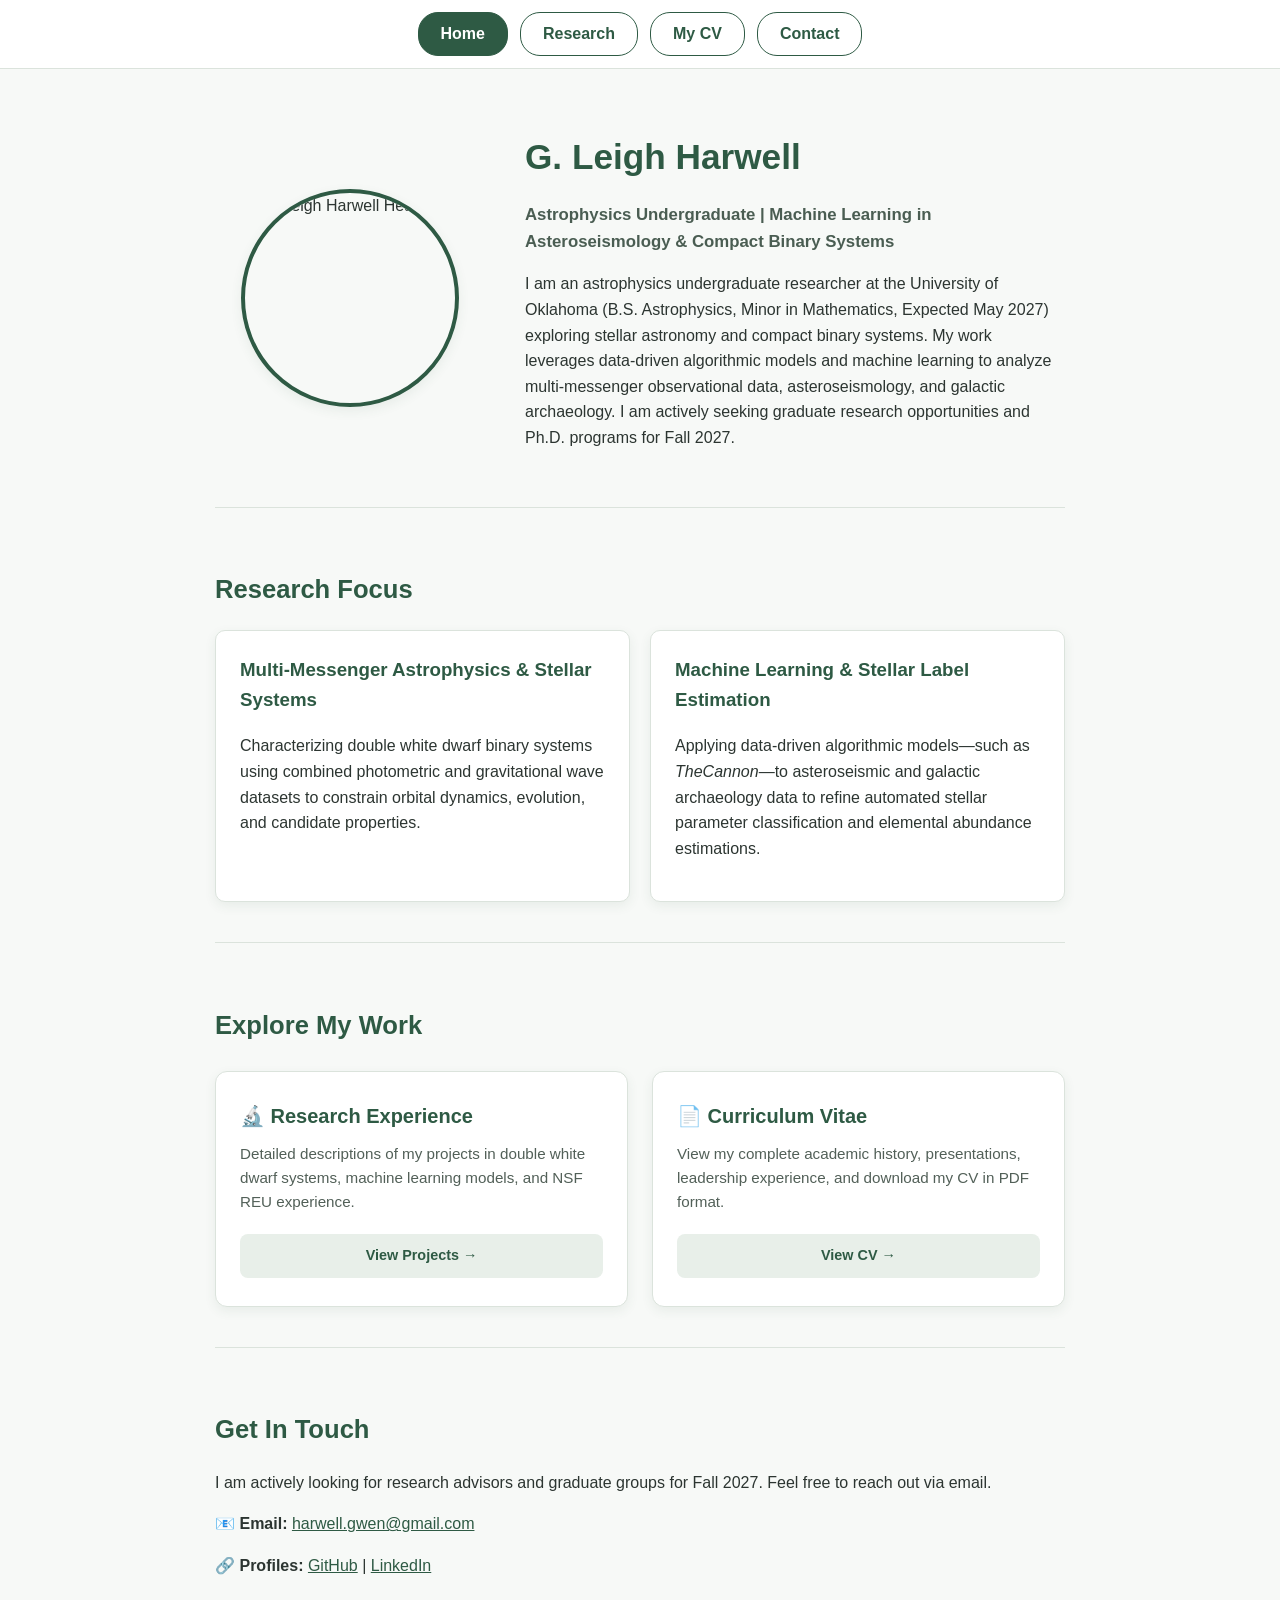
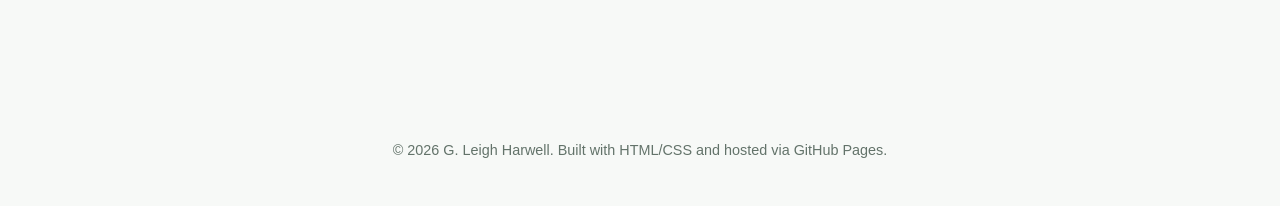
==== index.html @ a3f9413f "Update index.html" ====
<!DOCTYPE html>
<html lang="en">
<head>
    <meta charset="UTF-8">
    <meta name="viewport" content="width=device-width, initial-scale=1.0">
    <title>G. Leigh Harwell | Academic Portfolio</title>
    <link rel="stylesheet" href="landing.css">
</head>
<body>

    <!-- Header Navigation -->
    <header class="main-header">
        <nav class="centered-nav">
            <ul>
                <li><a href="index.html" class="nav-btn active">Home</a></li>
                <li><a href="research.html" class="nav-btn">Research</a></li>
                <li><a href="cv.html" class="nav-btn">My CV</a></li>
                <li><a href="#contact" class="nav-btn">Contact</a></li>
            </ul>
        </nav>
    </header>

    <main class="landing-container">
        
        <!-- About Me Section -->
        <section id="about" class="hero-section">
            <div class="hero-content">
                <div class="profile-frame">
                    <img src="images/headshot.jpg" alt="G. Leigh Harwell Headshot" class="profile-photo">
                </div>
                <div class="profile-text">
                    <h1>G. Leigh Harwell</h1>
                    <p class="subtitle">Astrophysics Undergraduate | Machine Learning in Asteroseismology & Compact Binary Systems</p>
                    <p class="summary">I am an astrophysics undergraduate researcher at the University of Oklahoma (B.S. Astrophysics, Minor in Mathematics, Expected May 2027) exploring stellar astronomy and compact binary systems. My work leverages data-driven algorithmic models and machine learning to analyze multi-messenger observational data, asteroseismology, and galactic archaeology. I am actively seeking graduate research opportunities and Ph.D. programs for Fall 2027.</p>
                </div>
            </div>
        </section>

        <!-- Brief Overview Cards -->
        <section class="content-section">
            <h2>Research Focus</h2>
            <div class="interests-grid">
                <div class="card">
                    <h3>Multi-Messenger Astrophysics & Stellar Systems</h3>
                    <p>Characterizing double white dwarf binary systems using combined photometric and gravitational wave datasets to constrain orbital dynamics, evolution, and candidate properties.</p>
                </div>
                <div class="card">
                    <h3>Machine Learning & Stellar Label Estimation</h3>
                    <p>Applying data-driven algorithmic models—such as <em>TheCannon</em>—to asteroseismic and galactic archaeology data to refine automated stellar parameter classification and elemental abundance estimations.</p>
                </div>
            </div>
        </section>

        <!-- Structured Navigation Hub Buttons -->
        <section class="content-section">
            <h2>Explore My Work</h2>
            <div class="navigation-hub">
                <a href="research.html" class="nav-card">
                    <div class="nav-card-content">
                        <h3>🔬 Research Experience</h3>
                        <p>Detailed descriptions of my projects in double white dwarf systems, machine learning models, and NSF REU experience.</p>
                    </div>
                    <span class="action-pill">View Projects &rarr;</span>
                </a>

                <a href="cv.html" class="nav-card">
                    <div class="nav-card-content">
                        <h3>📄 Curriculum Vitae</h3>
                        <p>View my complete academic history, presentations, leadership experience, and download my CV in PDF format.</p>
                    </div>
                    <span class="action-pill">View CV &rarr;</span>
                </a>
            </div>
        </section>

        <!-- Contact Section -->
        <section id="contact" class="content-section" style="border-bottom: none;">
            <h2>Get In Touch</h2>
            <p>I am actively looking for research advisors and graduate groups for Fall 2027. Feel free to reach out via email.</p>
            <p>📧 <strong>Email:</strong> <a href="mailto:harwell.gwen@gmail.com" style="color: var(--primary-color);">harwell.gwen@gmail.com</a></p>
            <p>🔗 <strong>Profiles:</strong> <a href="https://github.com" target="_blank" style="color: var(--primary-color);">GitHub</a> | <a href="https://linkedin.com" target="_blank" style="color: var(--primary-color);">LinkedIn</a></p>
        </section>

    </main>

    <footer>
        <p>&copy; 2026 G. Leigh Harwell. Built with HTML/CSS and hosted via GitHub Pages.</p>
    </footer>

</body>
</html>
---- landing.css ----
:root {
    --primary-color: #2e5a44;       /* Soft Forest / Sage Green */
    --primary-hover: #1e3d2e;       /* Darker Sage Green for hover states */
    --accent-color: #e8efe9;        /* Light Sage Tint for highlights */
    --text-color: #2c3531;          /* Soft Charcoal Dark Text */
    --bg-color: #f7f9f7;            /* Off-white Soft Green Tint Background */
    --card-bg: #ffffff;             /* Crisp White for Cards */
    --border-color: #dbe3dc;        /* Soft Muted Border */
    --shadow-soft: 0 4px 12px rgba(46, 90, 68, 0.08);
    --shadow-hover: 0 8px 20px rgba(46, 90, 68, 0.15);
}

html {
    scroll-behavior: smooth;
}

body {
    font-family: -apple-system, BlinkMacSystemFont, "Segoe UI", Roboto, Helvetica, Arial, sans-serif;
    color: var(--text-color);
    background-color: var(--bg-color);
    line-height: 1.6;
    margin: 0;
    padding: 0;
}

/* -------------------------------------------------------------------
   1. Header & Navigation Buttons
------------------------------------------------------------------- */
.main-header {
    background-color: rgba(255, 255, 255, 0.95);
    backdrop-filter: blur(8px);
    border-bottom: 1px solid var(--border-color);
    position: sticky;
    top: 0;
    z-index: 100;
    padding: 12px 0;
}

.centered-nav {
    display: flex;
    justify-content: center;
    align-items: center;
    max-width: 850px;
    margin: 0 auto;
    padding: 0 20px;
}

.centered-nav ul {
    list-style: none;
    display: flex;
    gap: 12px;
    margin: 0;
    padding: 0;
}

.nav-btn {
    display: inline-block;
    padding: 8px 22px;
    background-color: transparent;
    color: var(--primary-color) !important;
    text-decoration: none;
    font-weight: 600;
    border-radius: 20px; /* Pillow-shaped capsule buttons */
    border: 1.5px solid var(--primary-color);
    transition: all 0.25s ease;
}

.nav-btn:hover {
    background-color: var(--primary-color);
    color: #ffffff !important;
    transform: translateY(-2px);
    box-shadow: var(--shadow-soft);
}

.nav-btn.active {
    background-color: var(--primary-color);
    color: #ffffff !important;
}

/* -------------------------------------------------------------------
   2. Main Layout Containers & Sections
------------------------------------------------------------------- */
.landing-container {
    max-width: 850px;
    margin: 0 auto;
    padding: 30px 20px 60px 20px;
}

.content-section, section {
    padding: 40px 0;
    border-bottom: 1px solid var(--border-color);
}

.content-section h2 {
    color: var(--primary-color);
    font-size: 1.6rem;
    margin-bottom: 20px;
    position: relative;
}

/* -------------------------------------------------------------------
   3. Hero / About Section
------------------------------------------------------------------- */
.hero-section {
    padding: 30px 0 40px 0;
}

.hero-content {
    display: flex;
    gap: 40px;
    align-items: center;
}

.profile-text { 
    flex: 2; 
}

.profile-text h1 {
    margin-top: 0;
    margin-bottom: 8px;
    color: var(--primary-color);
    font-size: 2.2rem;
}

.profile-text .subtitle {
    font-weight: 600;
    color: #4a5d52;
    margin-bottom: 16px;
    font-size: 1.05rem;
}

.profile-frame { 
    flex: 1; 
    display: flex;
    justify-content: center;
}

.profile-photo {
    width: 100%;
    max-width: 210px;
    height: 210px;
    object-fit: cover;
    border-radius: 50%;
    border: 4px solid var(--primary-color);
    box-shadow: var(--shadow-soft);
}

/* -------------------------------------------------------------------
   4. Redirection Cards & Hub (Main Page Buttons)
------------------------------------------------------------------- */
.navigation-hub {
    display: grid;
    grid-template-columns: 1fr 1fr;
    gap: 24px;
    margin-top: 25px;
}

.nav-card {
    background: var(--card-bg);
    border: 1px solid var(--border-color);
    border-radius: 12px;
    padding: 28px 24px;
    text-decoration: none;
    color: var(--text-color);
    transition: all 0.3s ease;
    box-shadow: var(--shadow-soft);
    display: flex;
    flex-direction: column;
    justify-content: space-between;
}

.nav-card:hover {
    transform: translateY(-4px);
    box-shadow: var(--shadow-hover);
    border-color: var(--primary-color);
}

.nav-card-content h3 {
    margin-top: 0;
    margin-bottom: 10px;
    color: var(--primary-color);
    font-size: 1.25rem;
}

.nav-card-content p {
    margin: 0 0 20px 0;
    font-size: 0.95rem;
    color: #526058;
}

.action-pill {
    display: inline-flex;
    align-items: center;
    justify-content: center;
    background-color: var(--accent-color);
    color: var(--primary-color);
    font-weight: 600;
    padding: 10px 18px;
    border-radius: 8px;
    font-size: 0.9rem;
    transition: all 0.25s ease;
}

.nav-card:hover .action-pill {
    background-color: var(--primary-color);
    color: #ffffff;
}

/* -------------------------------------------------------------------
   5. Research Interests & Project Lists
------------------------------------------------------------------- */
.interests-grid {
    display: grid;
    grid-template-columns: 1fr 1fr;
    gap: 20px;
    margin-top: 20px;
}

.card {
    background: var(--card-bg);
    padding: 24px;
    border-radius: 10px;
    border: 1px solid var(--border-color);
    box-shadow: var(--shadow-soft);
}

.card h3 {
    margin-top: 0;
    color: var(--primary-color);
}

.project-list {
    list-style: none;
    padding-left: 0;
}

.project-list li {
    background: var(--card-bg);
    border: 1px solid var(--border-color);
    border-radius: 10px;
    padding: 24px;
    margin-bottom: 20px;
    box-shadow: var(--shadow-soft);
}

.project-list strong {
    font-size: 1.15rem;
    color: var(--primary-color);
}

/* -------------------------------------------------------------------
   6. Buttons & CV Frame
------------------------------------------------------------------- */
.download-btn {
    display: inline-block;
    background: var(--primary-color);
    color: #ffffff;
    padding: 12px 24px;
    text-decoration: none;
    border-radius: 8px;
    font-weight: 600;
    box-shadow: var(--shadow-soft);
    transition: all 0.25s ease;
}

.download-btn:hover {
    background-color: var(--primary-hover);
    transform: translateY(-2px);
    box-shadow: var(--shadow-hover);
}

.cv-iframe-container {
    margin-top: 25px;
    border: 1px solid var(--border-color);
    border-radius: 10px;
    overflow: hidden;
    box-shadow: var(--shadow-soft);
}

.cv-iframe-container iframe {
    border: none;
    display: block;
}

/* -------------------------------------------------------------------
   7. Footer & Responsive Adjustments
------------------------------------------------------------------- */
footer {
    text-align: center;
    padding: 30px 20px;
    font-size: 0.9rem;
    color: #63736a;
}

@media (max-width: 650px) {
    .centered-nav ul {
        flex-wrap: wrap;
        justify-content: center;
        gap: 8px;
    }

    .hero-content { 
        flex-direction: column-reverse; 
        text-align: center; 
    }

    .navigation-hub, .interests-grid { 
        grid-template-columns: 1fr; 
    }
}
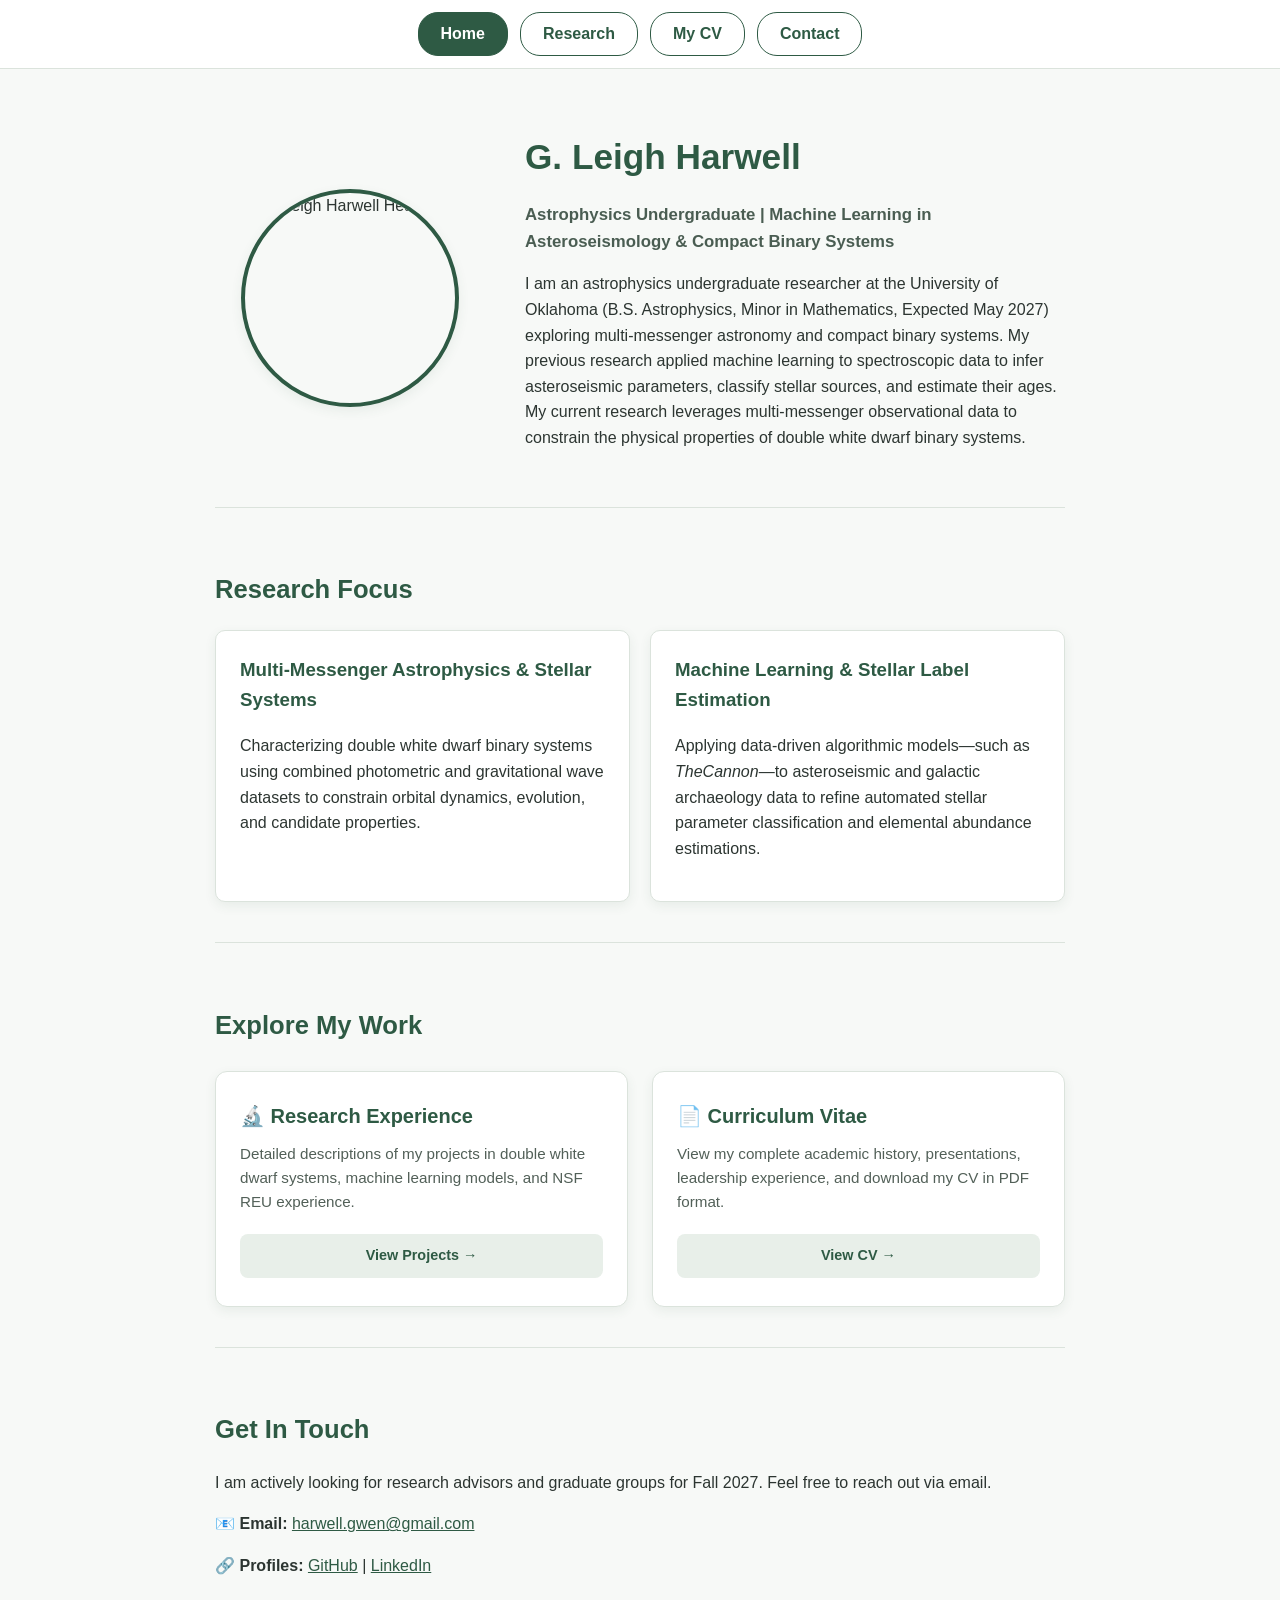
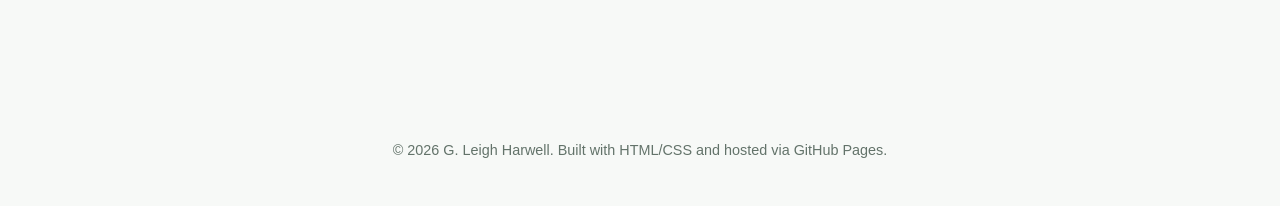
==== commit 1c5c91cb: "Update index.html" ====
--- a/index.html
+++ b/index.html
@@ -31,7 +31,7 @@
                 <div class="profile-text">
                     <h1>G. Leigh Harwell</h1>
                     <p class="subtitle">Astrophysics Undergraduate | Machine Learning in Asteroseismology & Compact Binary Systems</p>
-                    <p class="summary">I am an astrophysics undergraduate researcher at the University of Oklahoma (B.S. Astrophysics, Minor in Mathematics, Expected May 2027) exploring stellar astronomy and compact binary systems. My work leverages data-driven algorithmic models and machine learning to analyze multi-messenger observational data, asteroseismology, and galactic archaeology. I am actively seeking graduate research opportunities and Ph.D. programs for Fall 2027.</p>
+                    <p class="summary">I am an astrophysics undergraduate researcher at the University of Oklahoma (B.S. Astrophysics, Minor in Mathematics, Expected May 2027) exploring multi-messenger astronomy and compact binary systems. My previous research applied machine learning to spectroscopic data to infer asteroseismic parameters, classify stellar sources, and estimate their ages.  My current research leverages multi-messenger observational data to constrain the physical properties of double white dwarf binary systems.</p>
                 </div>
             </div>
         </section>
--- a/landing.css
+++ b/landing.css
@@ -308,3 +308,47 @@
         grid-template-columns: 1fr; 
     }
 }
+
+/* -------------------------------------------------------------------
+   8. Small Action Buttons & Publication Badges
+------------------------------------------------------------------- */
+.project-links {
+    display: flex;
+    flex-wrap: wrap;
+    gap: 10px;
+    margin-top: 15px;
+}
+
+.btn-sm {
+    display: inline-flex;
+    align-items: center;
+    background-color: var(--accent-color);
+    color: var(--primary-color);
+    padding: 6px 14px;
+    text-decoration: none;
+    border-radius: 6px;
+    font-size: 0.85rem;
+    font-weight: 600;
+    border: 1px solid var(--border-color);
+    transition: all 0.2s ease;
+}
+
+.btn-sm:hover {
+    background-color: var(--primary-color);
+    color: #ffffff;
+    border-color: var(--primary-color);
+    transform: translateY(-1px);
+}
+
+.btn-sm.muted {
+    background-color: #f0f2f0;
+    color: #7a8a80;
+    border-color: #e0e6e1;
+    cursor: default;
+}
+
+.btn-sm.muted:hover {
+    transform: none;
+    background-color: #f0f2f0;
+    color: #7a8a80;
+}
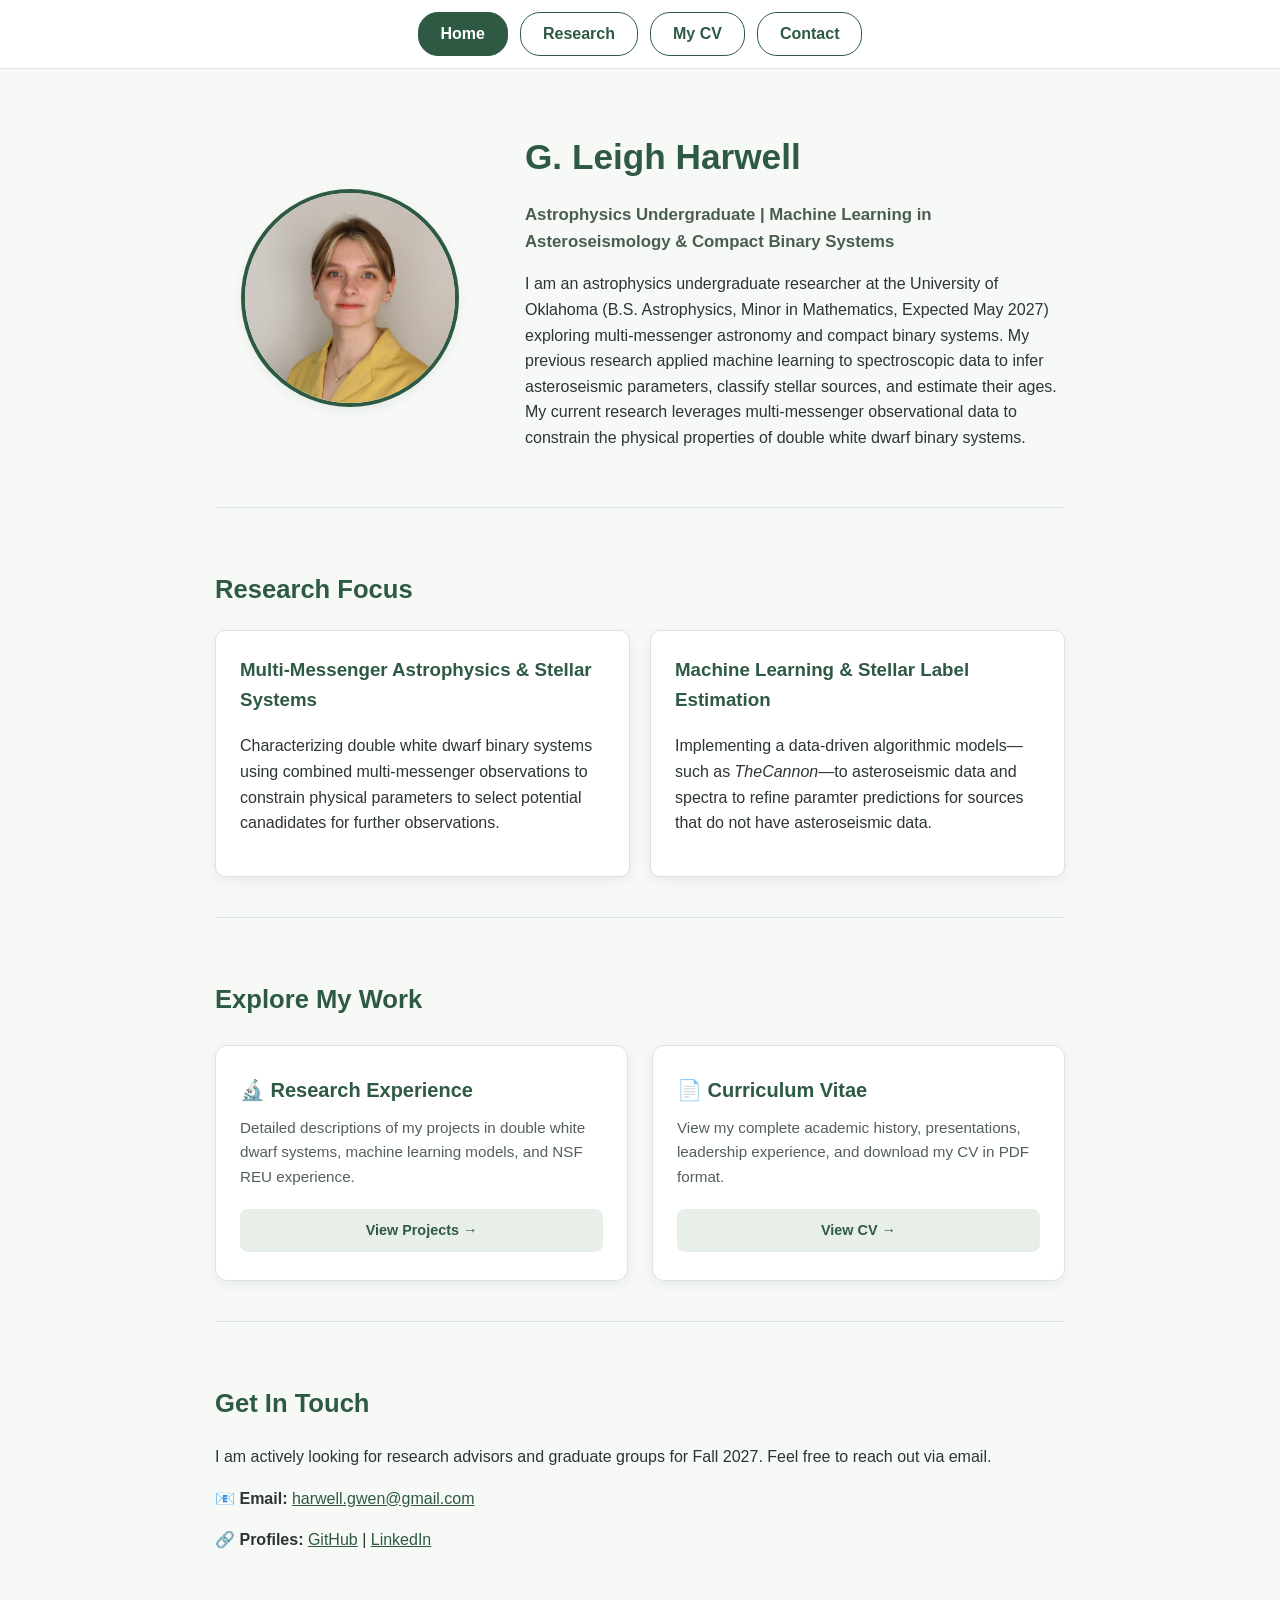
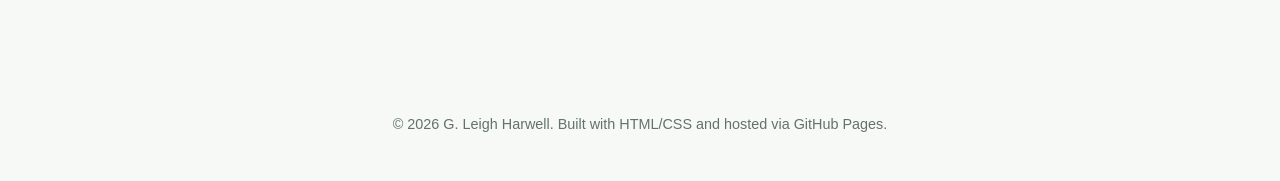
==== commit 03944b7f: "Update index.html" ====
--- a/index.html
+++ b/index.html
@@ -42,11 +42,11 @@
             <div class="interests-grid">
                 <div class="card">
                     <h3>Multi-Messenger Astrophysics & Stellar Systems</h3>
-                    <p>Characterizing double white dwarf binary systems using combined photometric and gravitational wave datasets to constrain orbital dynamics, evolution, and candidate properties.</p>
+                    <p>Characterizing double white dwarf binary systems using combined multi-messenger observations to constrain physical parameters to select potential canadidates for further observations.</p>
                 </div>
                 <div class="card">
                     <h3>Machine Learning & Stellar Label Estimation</h3>
-                    <p>Applying data-driven algorithmic models—such as <em>TheCannon</em>—to asteroseismic and galactic archaeology data to refine automated stellar parameter classification and elemental abundance estimations.</p>
+                    <p>Implementing a data-driven algorithmic models—such as <em>TheCannon</em>—to asteroseismic data and spectra to refine paramter predictions for sources that do not have asteroseismic data.</p>
                 </div>
             </div>
         </section>
--- a/landing.css
+++ b/landing.css
@@ -352,3 +352,52 @@
     background-color: #f0f2f0;
     color: #7a8a80;
 }
+
+/* -------------------------------------------------------------------
+   9. Fixed Side-by-Side Content Layout
+------------------------------------------------------------------- */
+.project-card-with-media {
+    display: flex;
+    flex-direction: column;
+    gap: 16px;
+    overflow: hidden; /* Prevents image from spilling outside the card */
+}
+
+.project-main-content {
+    display: flex;
+    align-items: flex-start;
+    justify-content: space-between;
+    gap: 20px;
+    width: 100%;
+}
+
+.project-text {
+    flex: 1;
+    min-width: 0; /* Critical for flex items with text */
+}
+
+.project-media {
+    flex-shrink: 0; /* Prevents image wrapper from expanding */
+    width: 200px;   /* Fixed container width for the image */
+}
+
+.research-figure {
+    width: 100%;
+    height: auto;
+    display: block;
+    border-radius: 8px;
+    border: 1px solid var(--border-color);
+    box-shadow: var(--shadow-soft);
+}
+
+/* Mobile View */
+@media (max-width: 650px) {
+    .project-main-content {
+        flex-direction: column-reverse;
+    }
+
+    .project-media {
+        width: 100%;
+        max-width: 180px;
+    }
+}
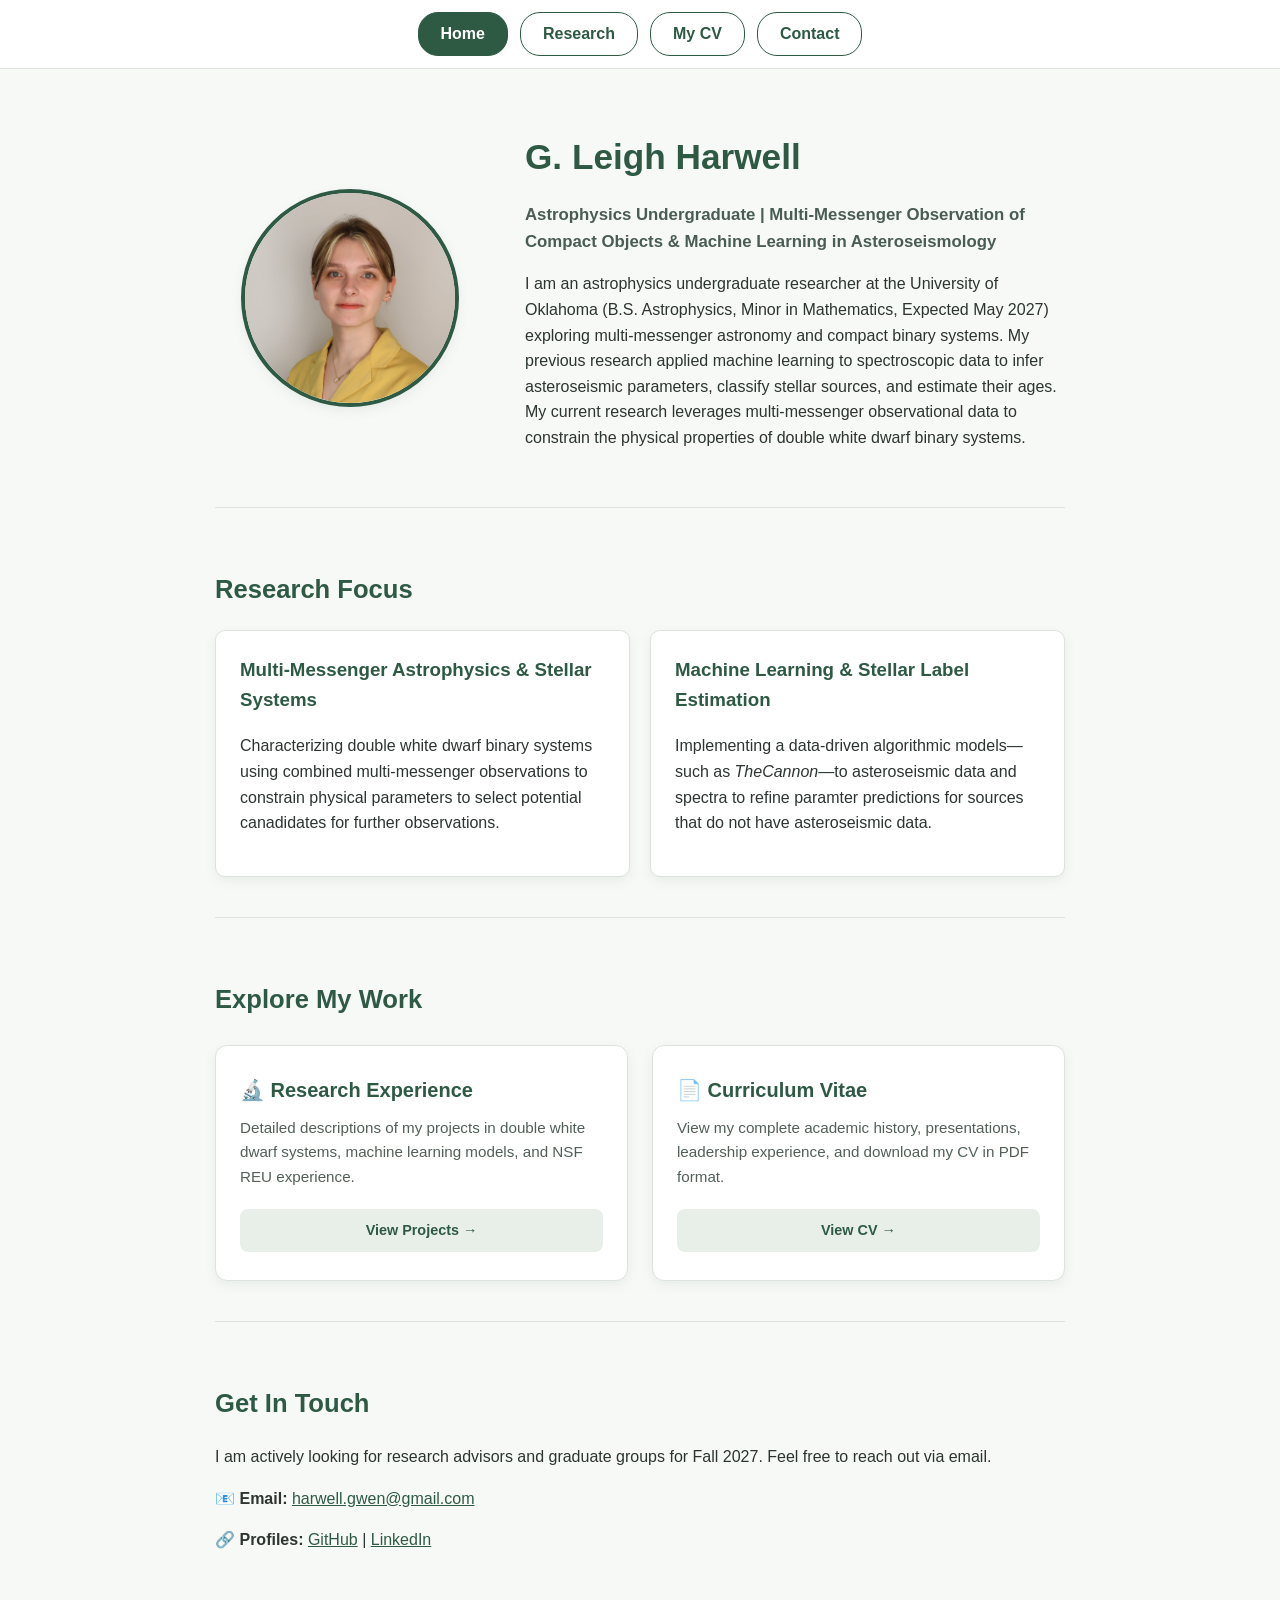
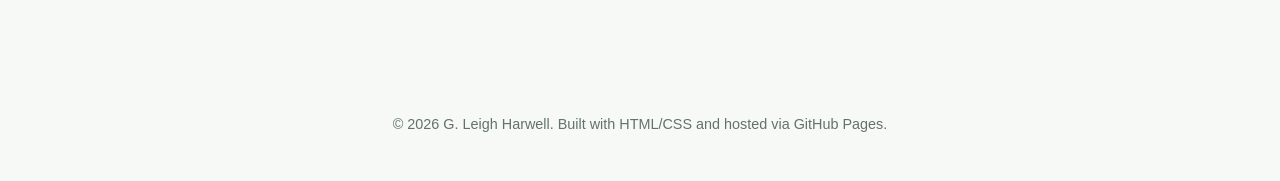
==== commit bcb64d28: "Update index.html" ====
--- a/index.html
+++ b/index.html
@@ -30,7 +30,7 @@
                 </div>
                 <div class="profile-text">
                     <h1>G. Leigh Harwell</h1>
-                    <p class="subtitle">Astrophysics Undergraduate | Machine Learning in Asteroseismology & Compact Binary Systems</p>
+                    <p class="subtitle">Astrophysics Undergraduate | Multi-Messenger Observation of Compact Objects & Machine Learning in Asteroseismology</p>
                     <p class="summary">I am an astrophysics undergraduate researcher at the University of Oklahoma (B.S. Astrophysics, Minor in Mathematics, Expected May 2027) exploring multi-messenger astronomy and compact binary systems. My previous research applied machine learning to spectroscopic data to infer asteroseismic parameters, classify stellar sources, and estimate their ages.  My current research leverages multi-messenger observational data to constrain the physical properties of double white dwarf binary systems.</p>
                 </div>
             </div>
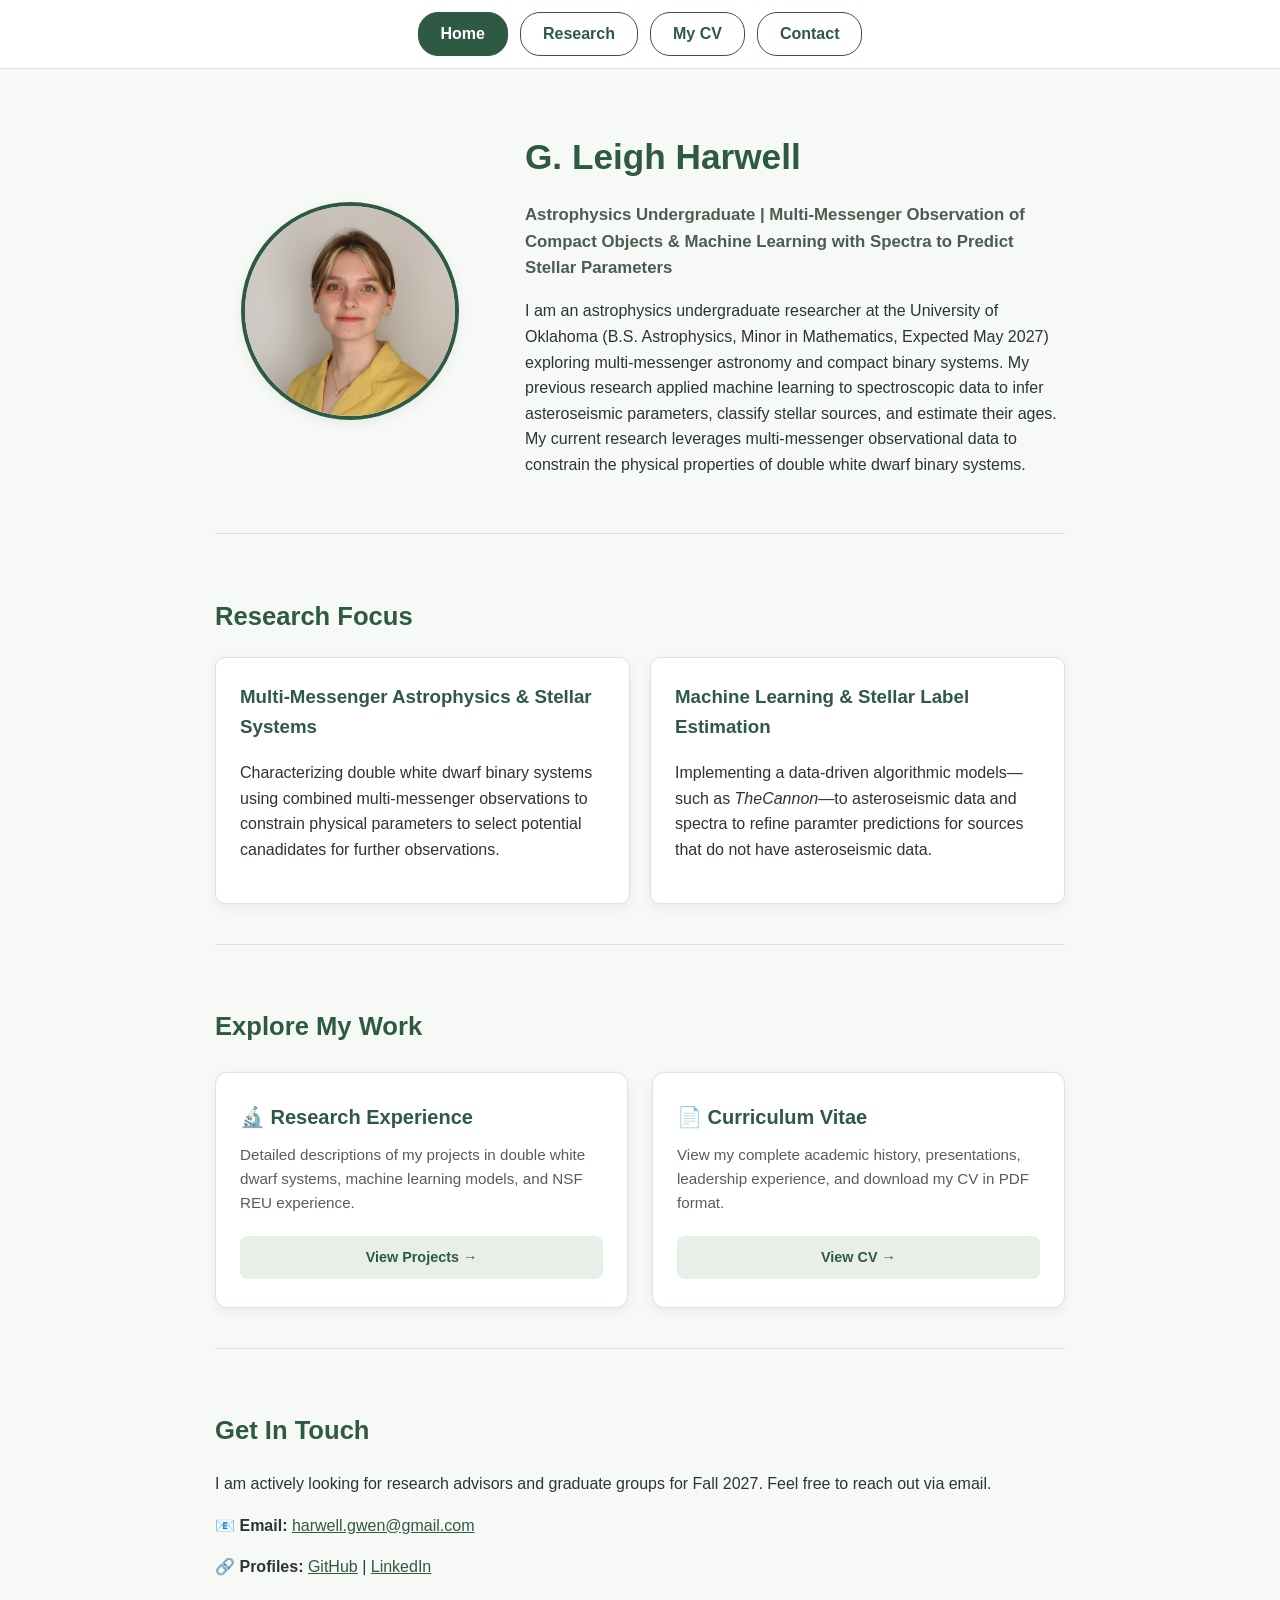
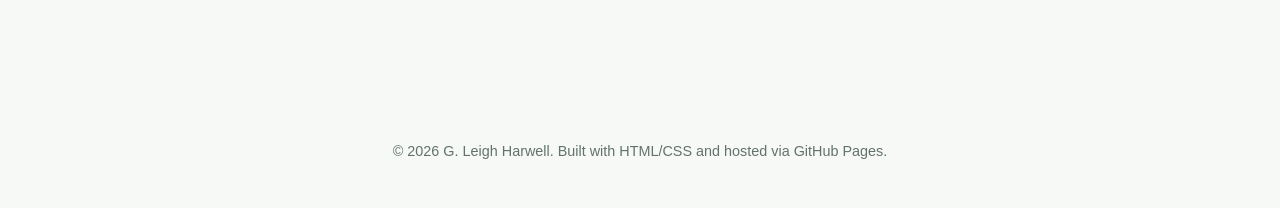
==== commit e98b9ab0: "Update index.html" ====
--- a/index.html
+++ b/index.html
@@ -30,7 +30,7 @@
                 </div>
                 <div class="profile-text">
                     <h1>G. Leigh Harwell</h1>
-                    <p class="subtitle">Astrophysics Undergraduate | Multi-Messenger Observation of Compact Objects & Machine Learning in Asteroseismology</p>
+                    <p class="subtitle">Astrophysics Undergraduate | Multi-Messenger Observation of Compact Objects & Machine Learning with Spectra to Predict Stellar Parameters</p>
                     <p class="summary">I am an astrophysics undergraduate researcher at the University of Oklahoma (B.S. Astrophysics, Minor in Mathematics, Expected May 2027) exploring multi-messenger astronomy and compact binary systems. My previous research applied machine learning to spectroscopic data to infer asteroseismic parameters, classify stellar sources, and estimate their ages.  My current research leverages multi-messenger observational data to constrain the physical properties of double white dwarf binary systems.</p>
                 </div>
             </div>
@@ -78,7 +78,7 @@
             <h2>Get In Touch</h2>
             <p>I am actively looking for research advisors and graduate groups for Fall 2027. Feel free to reach out via email.</p>
             <p>📧 <strong>Email:</strong> <a href="mailto:harwell.gwen@gmail.com" style="color: var(--primary-color);">harwell.gwen@gmail.com</a></p>
-            <p>🔗 <strong>Profiles:</strong> <a href="https://github.com" target="_blank" style="color: var(--primary-color);">GitHub</a> | <a href="https://linkedin.com" target="_blank" style="color: var(--primary-color);">LinkedIn</a></p>
+            <p>🔗 <strong>Profiles:</strong> <a href="https://github.com" target="_blank" style="color: var(--primary-color);">GitHub</a> | <a href="https://www.linkedin.com/in/gwendolyn-harwell-224a52259/" target="_blank" style="color: var(--primary-color);">LinkedIn</a></p>
         </section>
 
     </main>
--- a/landing.css
+++ b/landing.css
@@ -401,3 +401,54 @@
         max-width: 180px;
     }
 }
+
+/* -------------------------------------------------------------------
+   10. Fellowship Badges & Tags
+------------------------------------------------------------------- */
+.fellowship-badges {
+    display: flex;
+    flex-wrap: wrap;
+    gap: 8px;
+    margin: 8px 0 12px 0;
+}
+
+.fellowship-tag {
+    background-color: var(--accent-color);
+    color: var(--primary-color);
+    font-size: 0.8rem;
+    font-weight: 600;
+    padding: 3px 10px;
+    border-radius: 12px;
+    border: 1px solid var(--border-color);
+}
+
+/* -------------------------------------------------------------------
+   11. Embedded Document Previews (Slides & Poster)
+------------------------------------------------------------------- */
+.preview-container {
+    margin-top: 20px;
+    width: 100%;
+    border-top: 1px dashed var(--border-color);
+    padding-top: 16px;
+}
+
+.preview-title {
+    margin: 0 0 12px 0;
+    font-size: 0.95rem;
+    color: var(--primary-color);
+    font-weight: 600;
+}
+
+.embed-wrapper {
+    border: 1px solid var(--border-color);
+    border-radius: 8px;
+    overflow: hidden;
+    box-shadow: var(--shadow-soft);
+    background-color: #ffffff;
+}
+
+.embed-wrapper object,
+.embed-wrapper iframe {
+    border: none;
+    display: block;
+}
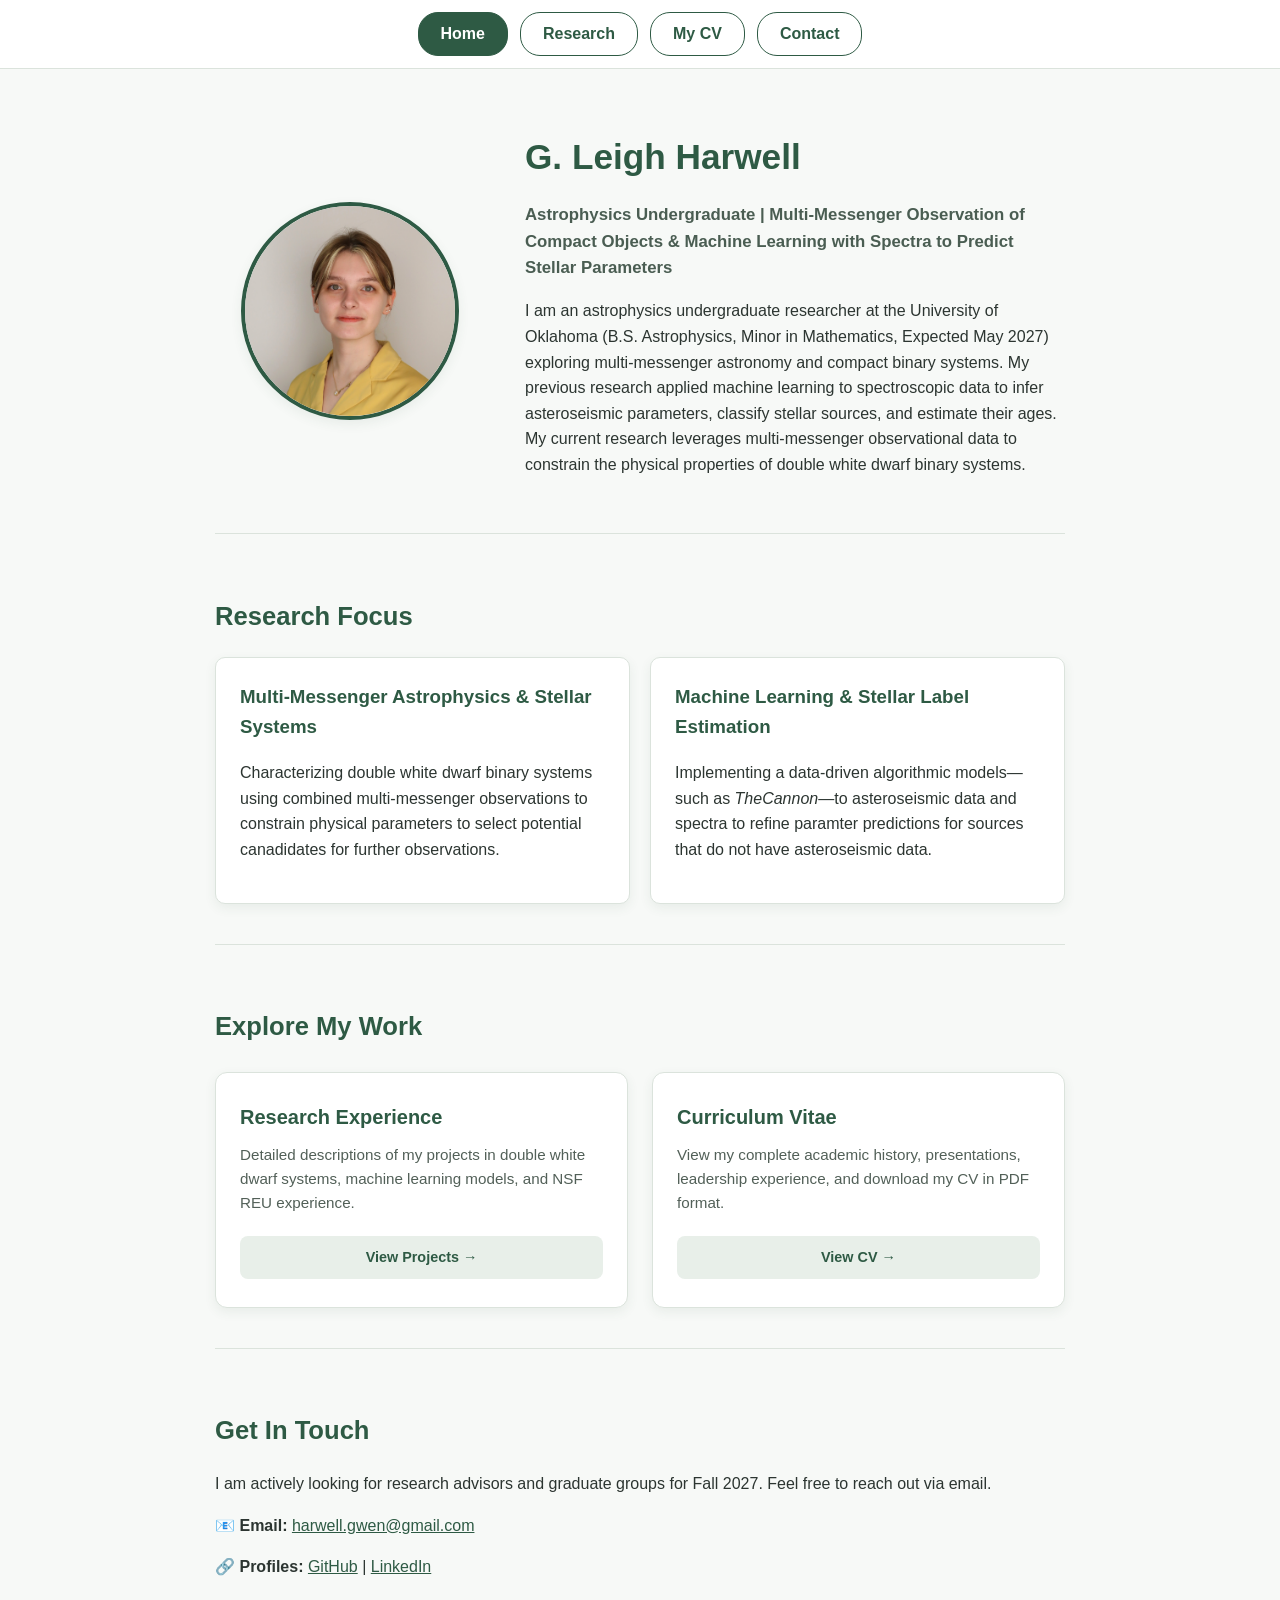
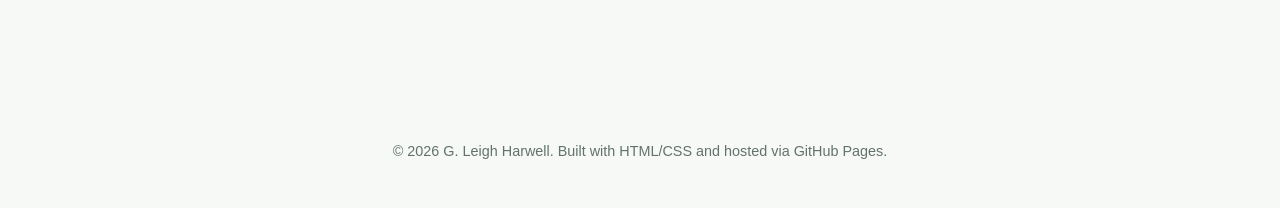
==== commit d7096df7: "Update index.html" ====
--- a/index.html
+++ b/index.html
@@ -57,7 +57,7 @@
             <div class="navigation-hub">
                 <a href="research.html" class="nav-card">
                     <div class="nav-card-content">
-                        <h3>🔬 Research Experience</h3>
+                        <h3>Research Experience</h3>
                         <p>Detailed descriptions of my projects in double white dwarf systems, machine learning models, and NSF REU experience.</p>
                     </div>
                     <span class="action-pill">View Projects &rarr;</span>
@@ -65,7 +65,7 @@
 
                 <a href="cv.html" class="nav-card">
                     <div class="nav-card-content">
-                        <h3>📄 Curriculum Vitae</h3>
+                        <h3>Curriculum Vitae</h3>
                         <p>View my complete academic history, presentations, leadership experience, and download my CV in PDF format.</p>
                     </div>
                     <span class="action-pill">View CV &rarr;</span>
--- a/landing.css
+++ b/landing.css
@@ -452,3 +452,30 @@
     border: none;
     display: block;
 }
+
+.btn-sm.github-btn {
+    background-color: #24292e;
+    color: #ffffff;
+    border-color: #24292e;
+}
+
+.btn-sm.github-btn:hover {
+    background-color: #333333;
+    color: #ffffff;
+    border-color: #333333;
+}
+
+/* -------------------------------------------------------------------
+   12. GitHub Repository Button Variant
+------------------------------------------------------------------- */
+.btn-sm.github-btn {
+    background-color: #24292e;
+    color: #ffffff;
+    border-color: #24292e;
+}
+
+.btn-sm.github-btn:hover {
+    background-color: #333333;
+    color: #ffffff;
+    border-color: #333333;
+}
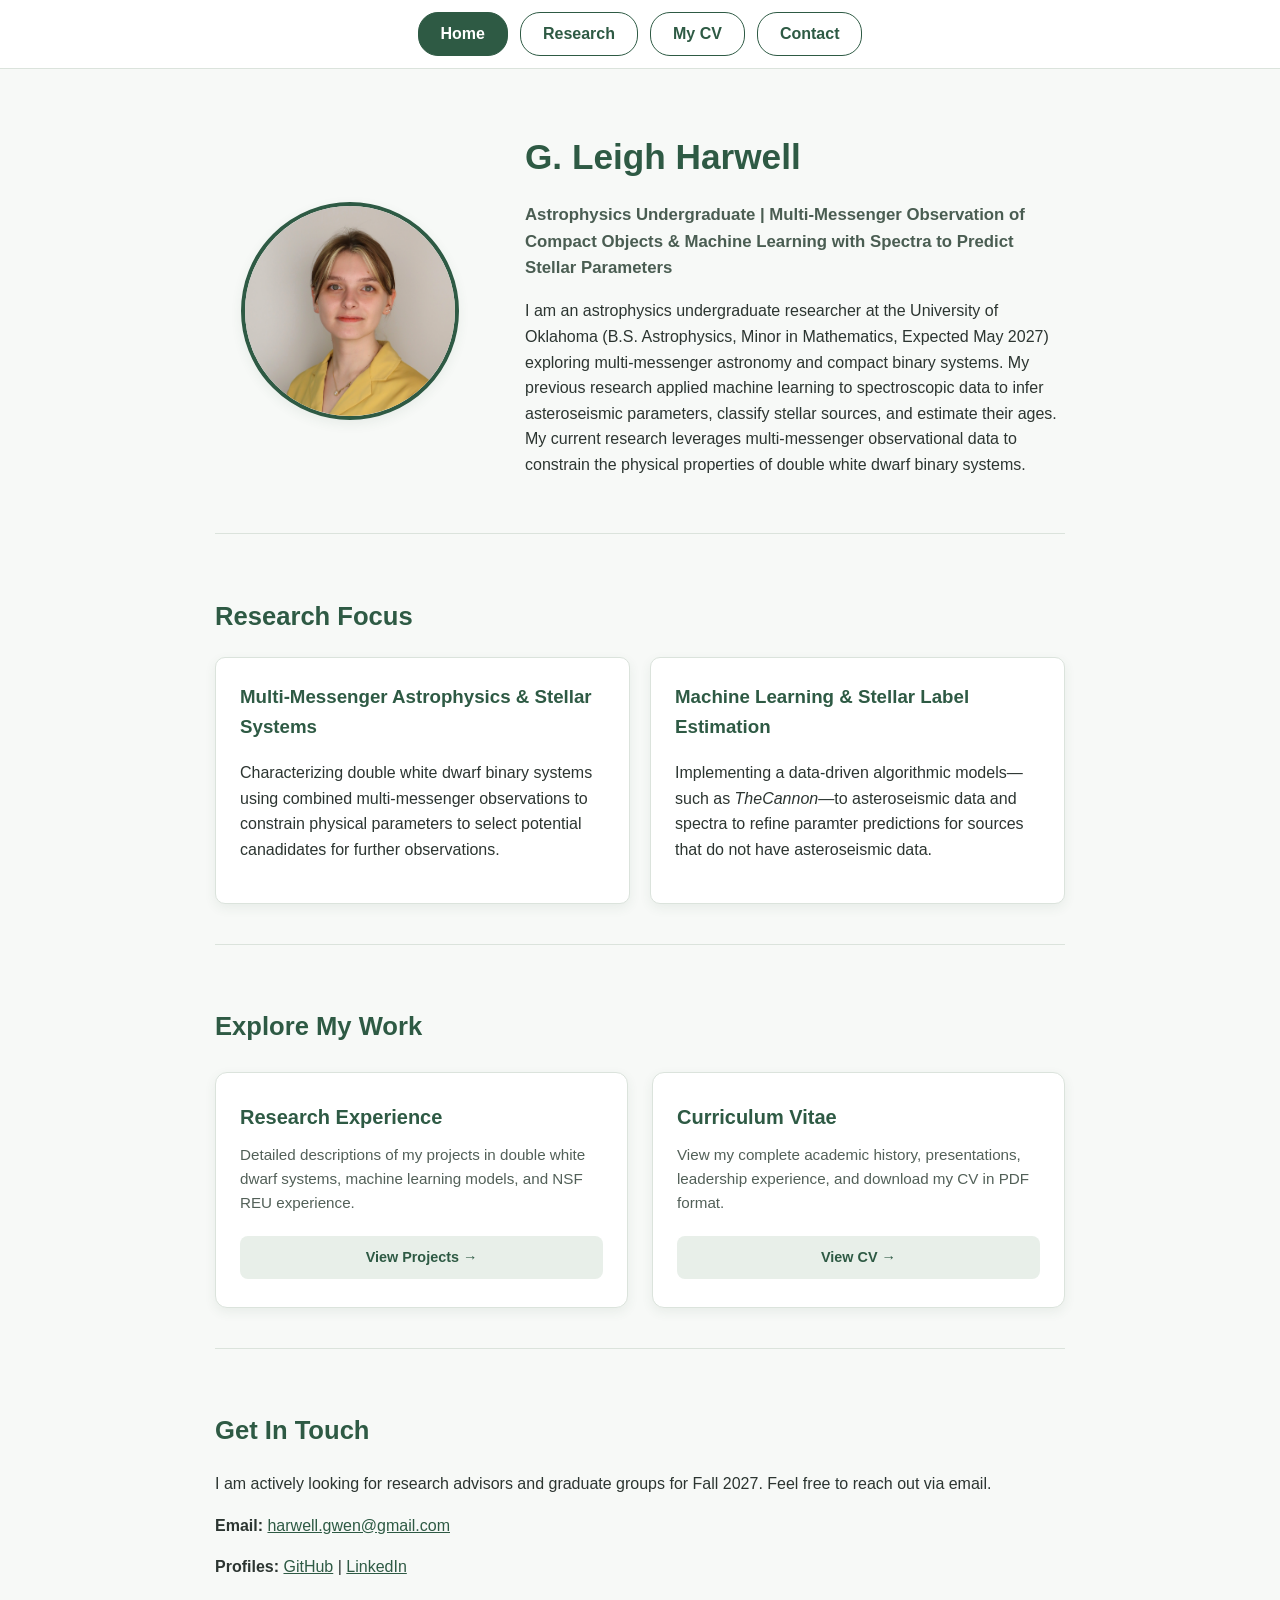
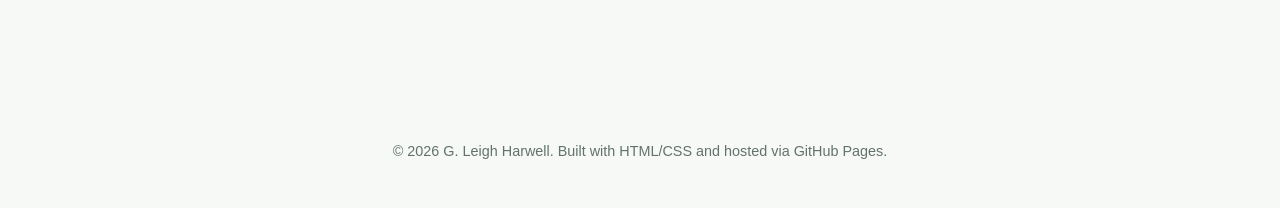
==== commit 125d9816: "Update index.html" ====
--- a/index.html
+++ b/index.html
@@ -77,8 +77,8 @@
         <section id="contact" class="content-section" style="border-bottom: none;">
             <h2>Get In Touch</h2>
             <p>I am actively looking for research advisors and graduate groups for Fall 2027. Feel free to reach out via email.</p>
-            <p>📧 <strong>Email:</strong> <a href="mailto:harwell.gwen@gmail.com" style="color: var(--primary-color);">harwell.gwen@gmail.com</a></p>
-            <p>🔗 <strong>Profiles:</strong> <a href="https://github.com" target="_blank" style="color: var(--primary-color);">GitHub</a> | <a href="https://www.linkedin.com/in/gwendolyn-harwell-224a52259/" target="_blank" style="color: var(--primary-color);">LinkedIn</a></p>
+            <p><strong>Email:</strong> <a href="mailto:harwell.gwen@gmail.com" style="color: var(--primary-color);">harwell.gwen@gmail.com</a></p>
+            <p><strong>Profiles:</strong> <a href="https://github.com" target="_blank" style="color: var(--primary-color);">GitHub</a> | <a href="https://www.linkedin.com/in/gwendolyn-harwell-224a52259/" target="_blank" style="color: var(--primary-color);">LinkedIn</a></p>
         </section>
 
     </main>
